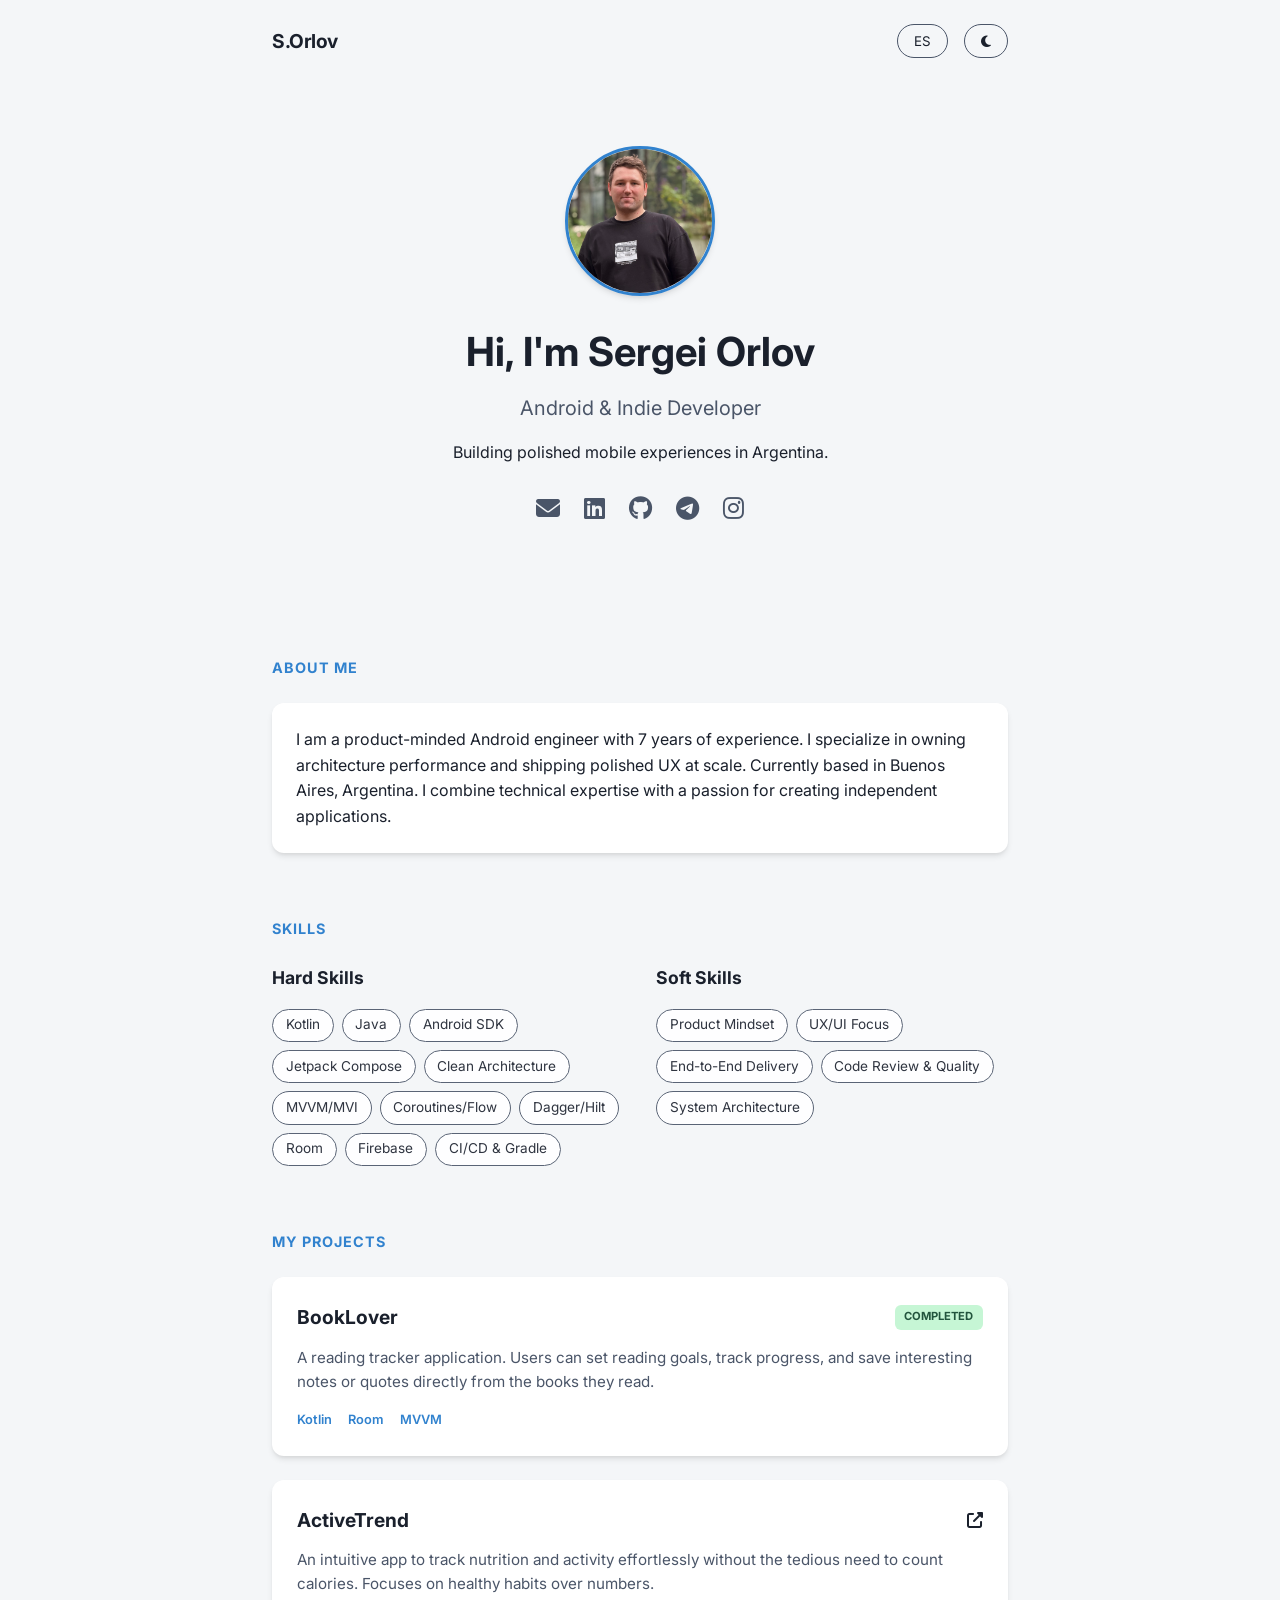
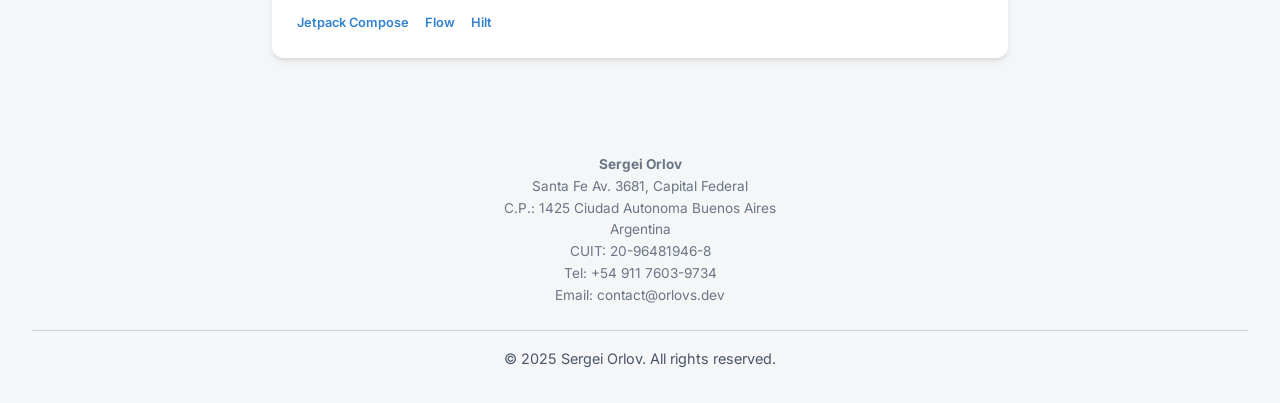
==== index.html @ 40fa0cd6 "Add sleek black favicon" ====
<!DOCTYPE html>
<html lang="en">
<head>
    <meta charset="UTF-8">
    <meta name="viewport" content="width=device-width, initial-scale=1.0">
    <title>Sergei Orlov - Android Developer</title>
    <link rel="icon" type="image/svg+xml" href="images/favicon.svg">
    <link rel="apple-touch-icon" href="images/favicon.svg">
    <link rel="stylesheet" href="style.css">
    <link rel="stylesheet" href="https://cdnjs.cloudflare.com/ajax/libs/font-awesome/6.4.0/css/all.min.css">
    <link href="https://fonts.googleapis.com/css2?family=Inter:wght@300;400;600;700&display=swap" rel="stylesheet">
</head>
<body>

    <nav class="navbar">
        <div class="logo">S.Orlov</div>
        <div class="controls">
            <button id="lang-toggle" class="btn-icon">ES</button>
            <button id="theme-toggle" class="btn-icon"><i class="fas fa-moon"></i></button>
        </div>
    </nav>

    <main>
        <section id="home" class="hero fade-in">
            <div class="hero-content">
                <div class="photo-container">
                    <img src="images/photo.jpg" alt="Sergei Orlov" class="profile-photo">
                </div>
                <h1 data-i18n="hero_title">Hi, I'm Sergei Orlov</h1>
                <h2 data-i18n="hero_subtitle">Android & Indie Developer</h2>
                <p data-i18n="hero_desc">Building polished mobile experiences in Argentina.</p>
                <div class="social-links">
                    <a href="mailto:orlovsergeywork@gmail.com"><i class="fas fa-envelope"></i></a>
                    <a href="https://www.linkedin.com/" target="_blank"><i class="fab fa-linkedin"></i></a>
                    <a href="https://github.com/sorlov-dev" target="_blank"><i class="fab fa-github"></i></a>
                    <a href="https://t.me/" target="_blank"><i class="fab fa-telegram"></i></a>
                    <a href="https://instagram.com/" target="_blank"><i class="fab fa-instagram"></i></a>
                </div>
            </div>
        </section>

        <section id="about" class="section fade-in">
            <h3 class="section-title" data-i18n="nav_about">About Me</h3>
            <div class="card">
                <p data-i18n="about_text">
                    I am a product-minded Android engineer with 7 years of experience. I specialize in owning architecture performance and shipping polished UX at scale. Currently based in Buenos Aires, Argentina. I combine technical expertise with a passion for creating independent applications.
                </p>
            </div>
        </section>

        <section id="skills" class="section fade-in">
            <h3 class="section-title" data-i18n="nav_skills">Skills</h3>
            
            <div class="skills-container">
                <div class="skill-group">
                    <h4 data-i18n="hard_skills">Hard Skills</h4>
                    <div class="tags">
                        <span>Kotlin</span>
                        <span>Java</span>
                        <span>Android SDK</span>
                        <span>Jetpack Compose</span>
                        <span>Clean Architecture</span>
                        <span>MVVM/MVI</span>
                        <span>Coroutines/Flow</span>
                        <span>Dagger/Hilt</span>
                        <span>Room</span>
                        <span>Firebase</span>
                        <span>CI/CD & Gradle</span>
                    </div>
                </div>

                <div class="skill-group">
                    <h4 data-i18n="soft_skills">Soft Skills</h4>
                    <div class="tags">
                        <span data-i18n="soft_product">Product Mindset</span>
                        <span data-i18n="soft_ux">UX/UI Focus</span>
                        <span data-i18n="soft_e2e">End-to-End Delivery</span>
                        <span data-i18n="soft_mentoring">Code Review & Quality</span>
                        <span data-i18n="soft_arch">System Architecture</span>
                    </div>
                </div>
            </div>
        </section>

        <section id="projects" class="section fade-in">
            <h3 class="section-title" data-i18n="nav_projects">My Projects</h3>
            
            <div class="projects-grid">
                <div class="project-card">
                    <div class="project-header">
                        <h4 class="project-title">BookLover</h4>
                        <span class="status-badge" data-i18n="status_completed">Completed</span>
                    </div>
                    <p class="project-desc" data-i18n="booklover_desc">
                        A reading tracker application. Users can set reading goals, track progress, and save interesting notes or quotes directly from the books they read.
                    </p>
                    <div class="project-tech">
                        <span>Kotlin</span>
                        <span>Room</span>
                        <span>MVVM</span>
                    </div>
                </div>

                <a href="https://github.com/sorlov-dev" target="_blank" class="project-card link-card">
                    <div class="project-header">
                        <h4 class="project-title">ActiveTrend</h4>
                        <i class="fas fa-external-link-alt icon-link"></i>
                    </div>
                    <p class="project-desc" data-i18n="activetrend_desc">
                        An intuitive app to track nutrition and activity effortlessly without the tedious need to count calories. Focuses on healthy habits over numbers.
                    </p>
                    <div class="project-tech">
                        <span>Jetpack Compose</span>
                        <span>Flow</span>
                        <span>Hilt</span>
                    </div>
                </a>
            </div>
        </section>
    </main>

    <footer>
    <div class="legal-info" style="font-size: 0.85rem; opacity: 0.8; margin-bottom: 1.5rem; line-height: 1.6;">
        <p style="font-weight: bold;">Sergei Orlov</p>
        <p>Santa Fe Av. 3681, Capital Federal</p>
        <p>C.P.: 1425 Ciudad Autonoma Buenos Aires</p>
        <p>Argentina</p>
        
        <p>CUIT: 20-96481946-8</p> 
        
        <p>Tel: +54 911 7603-9734</p>
        <p>Email: contact@orlovs.dev</p>
    </div>
    <p style="margin-top: 1rem; border-top: 1px solid rgba(128,128,128,0.3); padding-top: 1rem;">
        © 2025 Sergei Orlov. <span data-i18n="footer_rights">All rights reserved.</span>
    </p>
</footer>

    <script src="script.js"></script>
</body>
</html>
---- style.css ----
/* === Переменные (Темы) === */
:root {
    /* Светлая тема */
    --bg-color: #f4f6f8;
    --card-bg: #ffffff;
    --text-primary: #1a202c;
    --text-secondary: #4a5568;
    --accent-color: #3182ce; /* Приятный синий */
    --accent-hover: #2b6cb0;
    --badge-bg: #c6f6d5;
    --badge-text: #22543d;
    --shadow: 0 4px 6px -1px rgba(0, 0, 0, 0.1), 0 2px 4px -1px rgba(0, 0, 0, 0.06);
    --transition-speed: 0.3s;
}

[data-theme="dark"] {
    /* Темная тема */
    --bg-color: #171923;
    --card-bg: #2d3748;
    --text-primary: #f7fafc;
    --text-secondary: #a0aec0;
    --accent-color: #63b3ed;
    --accent-hover: #4299e1;
    --badge-bg: #276749;
    --badge-text: #f0fff4;
    --shadow: 0 4px 6px -1px rgba(0, 0, 0, 0.4);
}

/* === Базовые стили === */
* {
    margin: 0;
    padding: 0;
    box-sizing: border-box;
}

body {
    font-family: 'Inter', sans-serif;
    background-color: var(--bg-color);
    color: var(--text-primary);
    transition: background-color var(--transition-speed), color var(--transition-speed);
    line-height: 1.6;
    overflow-x: hidden;
}

/* === Навигация === */
.navbar {
    display: flex;
    justify-content: space-between;
    align-items: center;
    padding: 1.5rem 2rem;
    max-width: 800px;
    margin: 0 auto;
}

.logo {
    font-weight: 700;
    font-size: 1.2rem;
    letter-spacing: -0.5px;
}

.controls {
    display: flex;
    gap: 1rem;
}

.btn-icon {
    background: none;
    border: 1px solid var(--text-secondary);
    color: var(--text-primary);
    padding: 0.5rem 1rem;
    border-radius: 20px;
    cursor: pointer;
    font-family: inherit;
    transition: all 0.2s ease;
}

.btn-icon:hover {
    background-color: var(--text-primary);
    color: var(--bg-color);
    border-color: var(--text-primary);
}

/* === Контент (Grid/Flex) === */
main {
    max-width: 800px;
    margin: 0 auto;
    padding: 0 2rem 4rem;
}

.section {
    margin-top: 4rem;
    opacity: 0; /* Для анимации появления */
    transform: translateY(20px);
    transition: opacity 0.6s ease-out, transform 0.6s ease-out;
}

.section.visible {
    opacity: 1;
    transform: translateY(0);
}

.section-title {
    font-size: 1.5rem;
    margin-bottom: 1.5rem;
    color: var(--accent-color);
    text-transform: uppercase;
    letter-spacing: 1px;
    font-size: 0.9rem;
    font-weight: 700;
}

/* === Hero Block === */
.hero {
    text-align: center;
    padding: 4rem 0;
    animation: fadeIn 0.8s ease-out forwards;
}

.photo-container {
    width: 150px;
    height: 150px;
    margin: 0 auto 1.5rem;
    border-radius: 50%;
    overflow: hidden;
    border: 3px solid var(--accent-color);
    box-shadow: var(--shadow);
}

.profile-photo {
    width: 100%;
    height: 100%;
    object-fit: cover;
}

.hero h1 {
    font-size: 2.5rem;
    margin-bottom: 0.5rem;
}

.hero h2 {
    font-size: 1.25rem;
    color: var(--text-secondary);
    font-weight: 400;
    margin-bottom: 1rem;
}

.social-links {
    margin-top: 1.5rem;
    display: flex;
    justify-content: center;
    gap: 1.5rem;
}

.social-links a {
    color: var(--text-secondary);
    font-size: 1.5rem;
    transition: color 0.2s;
}

.social-links a:hover {
    color: var(--accent-color);
}

/* === Карточки === */
.card {
    background-color: var(--card-bg);
    padding: 1.5rem;
    border-radius: 12px;
    box-shadow: var(--shadow);
    transition: background-color var(--transition-speed);
}

/* === Скиллы === */
.skills-container {
    display: grid;
    grid-template-columns: 1fr;
    gap: 2rem;
}

@media (min-width: 600px) {
    .skills-container {
        grid-template-columns: 1fr 1fr;
    }
}

.skill-group h4 {
    margin-bottom: 1rem;
    font-size: 1.1rem;
}

.tags {
    display: flex;
    flex-wrap: wrap;
    gap: 0.5rem;
}

.tags span {
    background-color: var(--card-bg);
    border: 1px solid var(--text-secondary);
    color: var(--text-primary);
    padding: 0.3rem 0.8rem;
    border-radius: 20px;
    font-size: 0.85rem;
    opacity: 0.9;
    transition: transform 0.2s;
}

.tags span:hover {
    transform: translateY(-2px);
    border-color: var(--accent-color);
    color: var(--accent-color);
}

/* === Проекты === */
.projects-grid {
    display: grid;
    gap: 1.5rem;
}

.project-card {
    background-color: var(--card-bg);
    padding: 1.5rem;
    border-radius: 12px;
    box-shadow: var(--shadow);
    text-decoration: none;
    color: inherit;
    display: block;
    border: 1px solid transparent;
    transition: transform 0.2s, border-color 0.2s;
}

.link-card:hover {
    transform: translateY(-5px);
    border-color: var(--accent-color);
    cursor: pointer;
}

.project-header {
    display: flex;
    justify-content: space-between;
    align-items: center;
    margin-bottom: 0.8rem;
}

.project-title {
    font-size: 1.2rem;
    font-weight: 700;
}

.status-badge {
    background-color: var(--badge-bg);
    color: var(--badge-text);
    font-size: 0.7rem;
    padding: 0.2rem 0.6rem;
    border-radius: 6px;
    text-transform: uppercase;
    font-weight: 700;
}

.project-desc {
    font-size: 0.95rem;
    color: var(--text-secondary);
    margin-bottom: 1rem;
}

.project-tech {
    display: flex;
    gap: 1rem;
    font-size: 0.8rem;
    color: var(--accent-color);
    font-weight: 600;
}

/* === Footer === */
footer {
    text-align: center;
    padding: 2rem;
    color: var(--text-secondary);
    font-size: 0.9rem;
}

/* === Анимации === */
@keyframes fadeIn {
    from { opacity: 0; transform: translateY(20px); }
    to { opacity: 1; transform: translateY(0); }
}
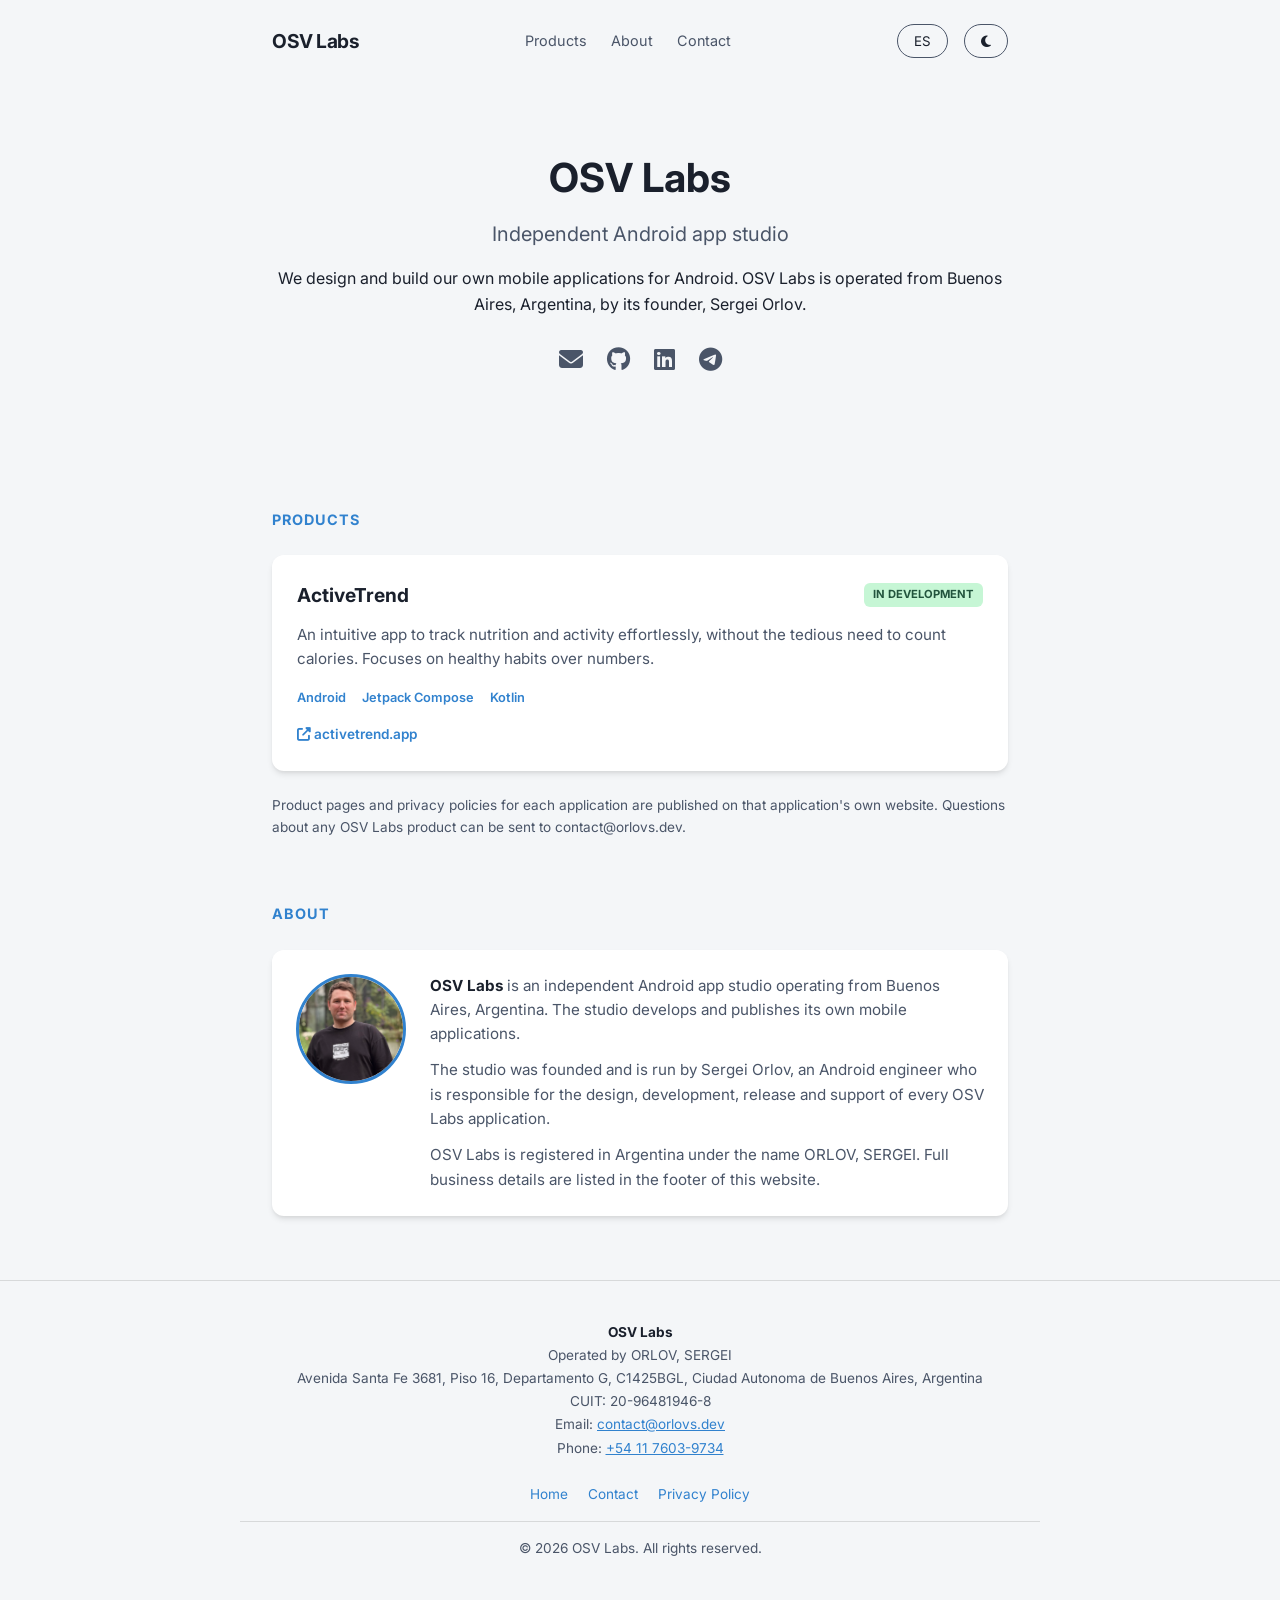
==== commit 73b3a89d: "Rebuild site as OSV Labs studio website Reframe orlovs.dev from a personal developer portfolio into " ====
--- a/index.html
+++ b/index.html
@@ -3,17 +3,29 @@
 <head>
     <meta charset="UTF-8">
     <meta name="viewport" content="width=device-width, initial-scale=1.0">
-    <title>Sergei Orlov - Android Developer</title>
-    <link rel="icon" type="image/svg+xml" href="images/favicon.svg">
-    <link rel="apple-touch-icon" href="images/favicon.svg">
-    <link rel="stylesheet" href="style.css">
+    <title>OSV Labs — Independent Android App Studio</title>
+    <meta name="description" content="OSV Labs is an independent Android app studio based in Buenos Aires, Argentina, building mobile products such as ActiveTrend.">
+    <meta name="robots" content="index, follow">
+    <link rel="canonical" href="https://orlovs.dev/">
+    <meta property="og:title" content="OSV Labs — Independent Android App Studio">
+    <meta property="og:description" content="OSV Labs is an independent Android app studio based in Buenos Aires, Argentina.">
+    <meta property="og:type" content="website">
+    <meta property="og:url" content="https://orlovs.dev/">
+    <link rel="icon" type="image/svg+xml" href="/images/favicon.svg">
+    <link rel="apple-touch-icon" href="/images/favicon.svg">
+    <link rel="stylesheet" href="/style.css">
     <link rel="stylesheet" href="https://cdnjs.cloudflare.com/ajax/libs/font-awesome/6.4.0/css/all.min.css">
     <link href="https://fonts.googleapis.com/css2?family=Inter:wght@300;400;600;700&display=swap" rel="stylesheet">
 </head>
 <body>
 
     <nav class="navbar">
-        <div class="logo">S.Orlov</div>
+        <a href="/" class="logo">OSV Labs</a>
+        <div class="nav-links">
+            <a href="/#products" data-i18n="nav_products">Products</a>
+            <a href="/#about" data-i18n="nav_about">About</a>
+            <a href="/contact/" data-i18n="nav_contact">Contact</a>
+        </div>
         <div class="controls">
             <button id="lang-toggle" class="btn-icon">ES</button>
             <button id="theme-toggle" class="btn-icon"><i class="fas fa-moon"></i></button>
@@ -23,119 +35,77 @@
     <main>
         <section id="home" class="hero fade-in">
             <div class="hero-content">
-                <div class="photo-container">
-                    <img src="images/photo.jpg" alt="Sergei Orlov" class="profile-photo">
-                </div>
-                <h1 data-i18n="hero_title">Hi, I'm Sergei Orlov</h1>
-                <h2 data-i18n="hero_subtitle">Android & Indie Developer</h2>
-                <p data-i18n="hero_desc">Building polished mobile experiences in Argentina.</p>
+                <h1>OSV Labs</h1>
+                <h2 data-i18n="hero_subtitle">Independent Android app studio</h2>
+                <p data-i18n="hero_desc">We design and build our own mobile applications for Android. OSV Labs is operated from Buenos Aires, Argentina, by its founder, Sergei Orlov.</p>
                 <div class="social-links">
-                    <a href="mailto:orlovsergeywork@gmail.com"><i class="fas fa-envelope"></i></a>
-                    <a href="https://www.linkedin.com/" target="_blank"><i class="fab fa-linkedin"></i></a>
-                    <a href="https://github.com/sorlov-dev" target="_blank"><i class="fab fa-github"></i></a>
-                    <a href="https://t.me/" target="_blank"><i class="fab fa-telegram"></i></a>
-                    <a href="https://instagram.com/" target="_blank"><i class="fab fa-instagram"></i></a>
+                    <a href="mailto:contact@orlovs.dev" aria-label="Email"><i class="fas fa-envelope"></i></a>
+                    <a href="https://github.com/sorlov-dev" target="_blank" rel="noopener" aria-label="GitHub"><i class="fab fa-github"></i></a>
+                    <a href="https://www.linkedin.com/in/serorlov/" target="_blank" rel="noopener" aria-label="LinkedIn"><i class="fab fa-linkedin"></i></a>
+                    <a href="https://t.me/orlovsdev" target="_blank" rel="noopener" aria-label="Telegram"><i class="fab fa-telegram"></i></a>
                 </div>
             </div>
         </section>
 
-        <section id="about" class="section fade-in">
-            <h3 class="section-title" data-i18n="nav_about">About Me</h3>
-            <div class="card">
-                <p data-i18n="about_text">
-                    I am a product-minded Android engineer with 7 years of experience. I specialize in owning architecture performance and shipping polished UX at scale. Currently based in Buenos Aires, Argentina. I combine technical expertise with a passion for creating independent applications.
-                </p>
+        <section id="products" class="section fade-in">
+            <h3 class="section-title" data-i18n="nav_products">Products</h3>
+
+            <div class="projects-grid">
+                <a href="https://activetrend.app/" target="_blank" rel="noopener" class="project-card link-card">
+                    <div class="project-header">
+                        <h4 class="project-title">ActiveTrend</h4>
+                        <span class="status-badge" data-i18n="status_dev">In development</span>
+                    </div>
+                    <p class="project-desc" data-i18n="activetrend_desc">
+                        An intuitive app to track nutrition and activity effortlessly, without the tedious need to count calories. Focuses on healthy habits over numbers.
+                    </p>
+                    <div class="project-tech">
+                        <span>Android</span>
+                        <span>Jetpack Compose</span>
+                        <span>Kotlin</span>
+                    </div>
+                    <p class="project-link"><i class="fas fa-external-link-alt"></i> activetrend.app</p>
+                </a>
             </div>
+            <p class="products-note" data-i18n="products_note">
+                Product pages and privacy policies for each application are published on that application's own website. Questions about any OSV Labs product can be sent to contact@orlovs.dev.
+            </p>
         </section>
 
-        <section id="skills" class="section fade-in">
-            <h3 class="section-title" data-i18n="nav_skills">Skills</h3>
-            
-            <div class="skills-container">
-                <div class="skill-group">
-                    <h4 data-i18n="hard_skills">Hard Skills</h4>
-                    <div class="tags">
-                        <span>Kotlin</span>
-                        <span>Java</span>
-                        <span>Android SDK</span>
-                        <span>Jetpack Compose</span>
-                        <span>Clean Architecture</span>
-                        <span>MVVM/MVI</span>
-                        <span>Coroutines/Flow</span>
-                        <span>Dagger/Hilt</span>
-                        <span>Room</span>
-                        <span>Firebase</span>
-                        <span>CI/CD & Gradle</span>
-                    </div>
+        <section id="about" class="section fade-in">
+            <h3 class="section-title" data-i18n="nav_about">About</h3>
+            <div class="card about-card">
+                <div class="about-photo">
+                    <img src="/images/photo.jpg" alt="Sergei Orlov, founder of OSV Labs" class="profile-photo">
                 </div>
-
-                <div class="skill-group">
-                    <h4 data-i18n="soft_skills">Soft Skills</h4>
-                    <div class="tags">
-                        <span data-i18n="soft_product">Product Mindset</span>
-                        <span data-i18n="soft_ux">UX/UI Focus</span>
-                        <span data-i18n="soft_e2e">End-to-End Delivery</span>
-                        <span data-i18n="soft_mentoring">Code Review & Quality</span>
-                        <span data-i18n="soft_arch">System Architecture</span>
-                    </div>
+                <div class="about-text">
+                    <p class="about-lead"><strong>OSV Labs</strong> <span data-i18n="about_1">is an independent Android app studio operating from Buenos Aires, Argentina. The studio develops and publishes its own mobile applications.</span></p>
+                    <p data-i18n="about_2">The studio was founded and is run by Sergei Orlov, an Android engineer who is responsible for the design, development, release and support of every OSV Labs application.</p>
+                    <p data-i18n="about_3">OSV Labs is registered in Argentina under the name ORLOV, SERGEI. Full business details are listed in the footer of this website.</p>
                 </div>
-            </div>
-        </section>
-
-        <section id="projects" class="section fade-in">
-            <h3 class="section-title" data-i18n="nav_projects">My Projects</h3>
-            
-            <div class="projects-grid">
-                <div class="project-card">
-                    <div class="project-header">
-                        <h4 class="project-title">BookLover</h4>
-                        <span class="status-badge" data-i18n="status_completed">Completed</span>
-                    </div>
-                    <p class="project-desc" data-i18n="booklover_desc">
-                        A reading tracker application. Users can set reading goals, track progress, and save interesting notes or quotes directly from the books they read.
-                    </p>
-                    <div class="project-tech">
-                        <span>Kotlin</span>
-                        <span>Room</span>
-                        <span>MVVM</span>
-                    </div>
-                </div>
-
-                <a href="https://github.com/sorlov-dev" target="_blank" class="project-card link-card">
-                    <div class="project-header">
-                        <h4 class="project-title">ActiveTrend</h4>
-                        <i class="fas fa-external-link-alt icon-link"></i>
-                    </div>
-                    <p class="project-desc" data-i18n="activetrend_desc">
-                        An intuitive app to track nutrition and activity effortlessly without the tedious need to count calories. Focuses on healthy habits over numbers.
-                    </p>
-                    <div class="project-tech">
-                        <span>Jetpack Compose</span>
-                        <span>Flow</span>
-                        <span>Hilt</span>
-                    </div>
-                </a>
             </div>
         </section>
     </main>
 
     <footer>
-    <div class="legal-info" style="font-size: 0.85rem; opacity: 0.8; margin-bottom: 1.5rem; line-height: 1.6;">
-        <p style="font-weight: bold;">Sergei Orlov</p>
-        <p>Santa Fe Av. 3681, Capital Federal</p>
-        <p>C.P.: 1425 Ciudad Autonoma Buenos Aires</p>
-        <p>Argentina</p>
-        
-        <p>CUIT: 20-96481946-8</p> 
-        
-        <p>Tel: +54 911 7603-9734</p>
-        <p>Email: contact@orlovs.dev</p>
-    </div>
-    <p style="margin-top: 1rem; border-top: 1px solid rgba(128,128,128,0.3); padding-top: 1rem;">
-        © 2025 Sergei Orlov. <span data-i18n="footer_rights">All rights reserved.</span>
-    </p>
-</footer>
+        <div class="footer-inner">
+            <div class="legal-info">
+                <p class="legal-name">OSV Labs</p>
+                <p><span data-i18n="legal_operated">Operated by</span> ORLOV, SERGEI</p>
+                <p>Avenida Santa Fe 3681, Piso 16, Departamento G, C1425BGL, Ciudad Autonoma de Buenos Aires, Argentina</p>
+                <p>CUIT: 20-96481946-8</p>
+                <p><span data-i18n="legal_email">Email</span>: <a href="mailto:contact@orlovs.dev">contact@orlovs.dev</a></p>
+                <p><span data-i18n="legal_phone">Phone</span>: <a href="tel:+541176039734">+54 11 7603-9734</a></p>
+            </div>
+            <div class="footer-links">
+                <a href="/" data-i18n="nav_home">Home</a>
+                <a href="/contact/" data-i18n="nav_contact">Contact</a>
+                <a href="/privacy/" data-i18n="nav_privacy">Privacy Policy</a>
+            </div>
+            <p class="copyright">© 2026 OSV Labs. <span data-i18n="footer_rights">All rights reserved.</span></p>
+        </div>
+    </footer>
 
-    <script src="script.js"></script>
+    <script src="/script.js"></script>
 </body>
-</html>+</html>
--- a/style.css
+++ b/style.css
@@ -47,6 +47,8 @@
     display: flex;
     justify-content: space-between;
     align-items: center;
+    gap: 1rem;
+    flex-wrap: wrap;
     padding: 1.5rem 2rem;
     max-width: 800px;
     margin: 0 auto;
@@ -56,6 +58,25 @@
     font-weight: 700;
     font-size: 1.2rem;
     letter-spacing: -0.5px;
+    color: var(--text-primary);
+    text-decoration: none;
+}
+
+.nav-links {
+    display: flex;
+    gap: 1.5rem;
+    font-size: 0.9rem;
+}
+
+.nav-links a {
+    color: var(--text-secondary);
+    text-decoration: none;
+    transition: color 0.2s;
+}
+
+.nav-links a:hover,
+.nav-links a.active {
+    color: var(--accent-color);
 }
 
 .controls {
@@ -168,47 +189,6 @@
     border-radius: 12px;
     box-shadow: var(--shadow);
     transition: background-color var(--transition-speed);
-}
-
-/* === Скиллы === */
-.skills-container {
-    display: grid;
-    grid-template-columns: 1fr;
-    gap: 2rem;
-}
-
-@media (min-width: 600px) {
-    .skills-container {
-        grid-template-columns: 1fr 1fr;
-    }
-}
-
-.skill-group h4 {
-    margin-bottom: 1rem;
-    font-size: 1.1rem;
-}
-
-.tags {
-    display: flex;
-    flex-wrap: wrap;
-    gap: 0.5rem;
-}
-
-.tags span {
-    background-color: var(--card-bg);
-    border: 1px solid var(--text-secondary);
-    color: var(--text-primary);
-    padding: 0.3rem 0.8rem;
-    border-radius: 20px;
-    font-size: 0.85rem;
-    opacity: 0.9;
-    transition: transform 0.2s;
-}
-
-.tags span:hover {
-    transform: translateY(-2px);
-    border-color: var(--accent-color);
-    color: var(--accent-color);
 }
 
 /* === Проекты === */
@@ -271,12 +251,206 @@
     font-weight: 600;
 }
 
+
+/* === Внутренние страницы === */
+.page-header {
+    padding: 3rem 0 1rem;
+}
+
+.page-header h1 {
+    font-size: 2rem;
+    margin-bottom: 0.75rem;
+}
+
+.page-lead {
+    color: var(--text-secondary);
+    max-width: 60ch;
+}
+
+.page-meta {
+    margin-top: 0.75rem;
+    font-size: 0.85rem;
+    color: var(--text-secondary);
+}
+
+.prose h2 {
+    font-size: 1.05rem;
+    margin: 1.75rem 0 0.5rem;
+}
+
+.prose h2:first-child {
+    margin-top: 0;
+}
+
+.prose p {
+    color: var(--text-secondary);
+    margin-bottom: 0.75rem;
+    font-size: 0.95rem;
+}
+
+.prose code {
+    background-color: var(--bg-color);
+    padding: 0.1rem 0.35rem;
+    border-radius: 4px;
+    font-size: 0.85em;
+}
+
+.prose a,
+.legal-info a,
+.footer-links a,
+.contact-email a {
+    color: var(--accent-color);
+}
+
+[hidden] {
+    display: none !important;
+}
+
+/* === О студии === */
+.about-card {
+    display: flex;
+    gap: 1.5rem;
+    align-items: flex-start;
+    flex-wrap: wrap;
+}
+
+.about-photo {
+    width: 110px;
+    height: 110px;
+    flex-shrink: 0;
+    border-radius: 50%;
+    overflow: hidden;
+    border: 3px solid var(--accent-color);
+}
+
+.about-text {
+    flex: 1;
+    min-width: 240px;
+}
+
+.about-text p {
+    color: var(--text-secondary);
+    margin-bottom: 0.75rem;
+    font-size: 0.95rem;
+}
+
+.about-text p:last-child {
+    margin-bottom: 0;
+}
+
+.about-lead strong {
+    color: var(--text-primary);
+}
+
+/* === Продукты === */
+.project-link {
+    margin-top: 1rem;
+    font-size: 0.85rem;
+    color: var(--accent-color);
+    font-weight: 600;
+}
+
+.products-note {
+    margin-top: 1.5rem;
+    font-size: 0.85rem;
+    color: var(--text-secondary);
+}
+
+/* === Контакты === */
+.contact-card {
+    text-align: center;
+}
+
+.contact-label {
+    font-size: 0.8rem;
+    text-transform: uppercase;
+    letter-spacing: 1px;
+    color: var(--text-secondary);
+    font-weight: 700;
+}
+
+.contact-email {
+    font-size: 1.5rem;
+    font-weight: 700;
+    margin: 0.5rem 0;
+    word-break: break-word;
+}
+
+.contact-note {
+    font-size: 0.9rem;
+    color: var(--text-secondary);
+}
+
+.reason-grid {
+    display: grid;
+    gap: 1rem;
+}
+
+@media (min-width: 700px) {
+    .reason-grid {
+        grid-template-columns: repeat(3, 1fr);
+    }
+}
+
+.reason-card h4 {
+    font-size: 1rem;
+    margin-bottom: 0.5rem;
+}
+
+.reason-card p {
+    font-size: 0.9rem;
+    color: var(--text-secondary);
+}
+
 /* === Footer === */
 footer {
+    border-top: 1px solid rgba(128, 128, 128, 0.25);
+    padding: 2.5rem 2rem;
+    color: var(--text-secondary);
+    font-size: 0.9rem;
+}
+
+.footer-inner {
+    max-width: 800px;
+    margin: 0 auto;
     text-align: center;
-    padding: 2rem;
-    color: var(--text-secondary);
-    font-size: 0.9rem;
+}
+
+.legal-info {
+    font-size: 0.85rem;
+    line-height: 1.7;
+}
+
+.legal-info-block {
+    text-align: left;
+}
+
+.legal-name {
+    font-weight: 700;
+    color: var(--text-primary);
+}
+
+.footer-links {
+    display: flex;
+    justify-content: center;
+    flex-wrap: wrap;
+    gap: 1.25rem;
+    margin: 1.5rem 0 1rem;
+    font-size: 0.85rem;
+}
+
+.footer-links a {
+    text-decoration: none;
+}
+
+.footer-links a:hover {
+    text-decoration: underline;
+}
+
+.copyright {
+    padding-top: 1rem;
+    border-top: 1px solid rgba(128, 128, 128, 0.25);
+    font-size: 0.85rem;
 }
 
 /* === Анимации === */
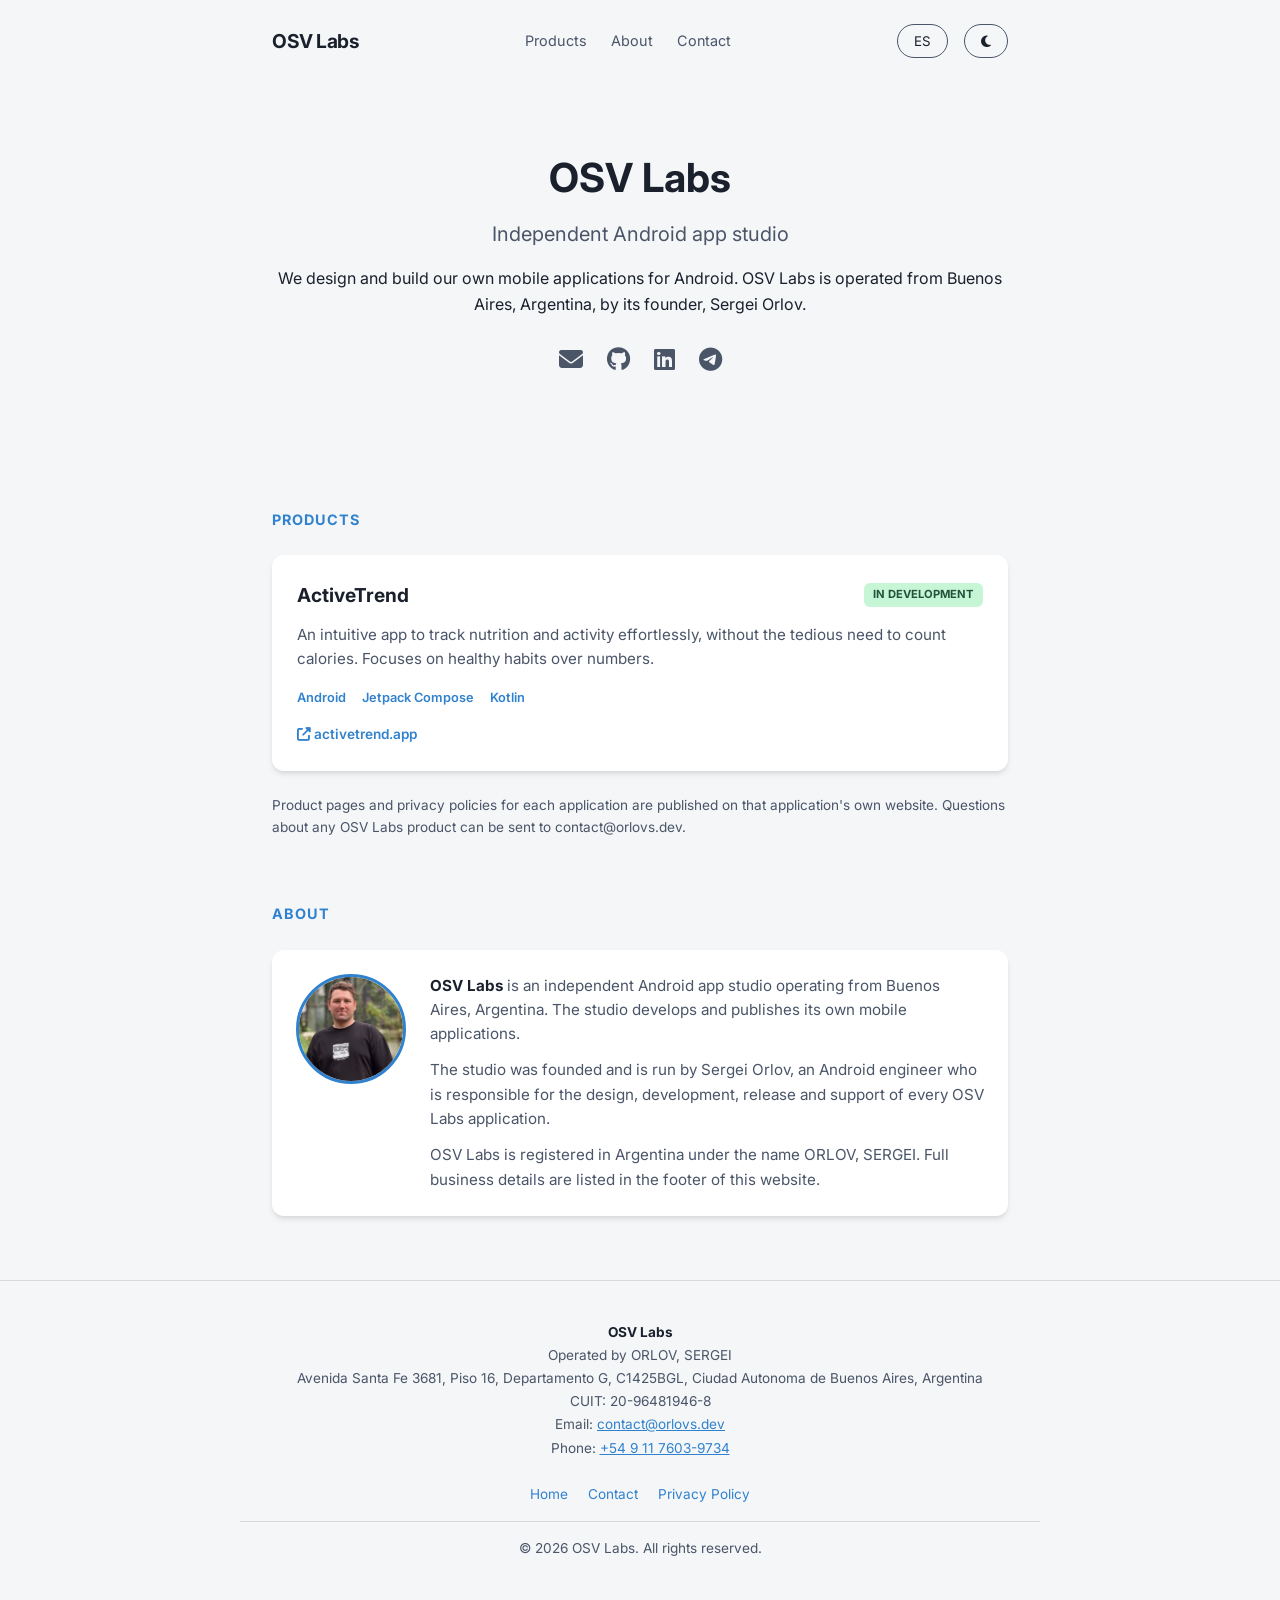
==== commit 767ecad9: "Restore the mobile prefix in the phone number Argentine mobile numbers need the 9 after the country " ====
--- a/index.html
+++ b/index.html
@@ -6,6 +6,7 @@
     <title>OSV Labs — Independent Android App Studio</title>
     <meta name="description" content="OSV Labs is an independent Android app studio based in Buenos Aires, Argentina, building mobile products such as ActiveTrend.">
     <meta name="robots" content="index, follow">
+    <meta name="google-site-verification" content="PySzKxscbGLGch8SCZNho8mmR_kRXXBSbhb41Gzq31w" />
     <link rel="canonical" href="https://orlovs.dev/">
     <meta property="og:title" content="OSV Labs — Independent Android App Studio">
     <meta property="og:description" content="OSV Labs is an independent Android app studio based in Buenos Aires, Argentina.">
@@ -13,11 +14,12 @@
     <meta property="og:url" content="https://orlovs.dev/">
     <link rel="icon" type="image/svg+xml" href="/images/favicon.svg">
     <link rel="apple-touch-icon" href="/images/favicon.svg">
-    <link rel="stylesheet" href="/style.css">
+    <link rel="stylesheet" href="/style.css?v=20260913">
     <link rel="stylesheet" href="https://cdnjs.cloudflare.com/ajax/libs/font-awesome/6.4.0/css/all.min.css">
     <link href="https://fonts.googleapis.com/css2?family=Inter:wght@300;400;600;700&display=swap" rel="stylesheet">
 </head>
 <body>
+<!--email_off-->
 
     <nav class="navbar">
         <a href="/" class="logo">OSV Labs</a>
@@ -95,7 +97,7 @@
                 <p>Avenida Santa Fe 3681, Piso 16, Departamento G, C1425BGL, Ciudad Autonoma de Buenos Aires, Argentina</p>
                 <p>CUIT: 20-96481946-8</p>
                 <p><span data-i18n="legal_email">Email</span>: <a href="mailto:contact@orlovs.dev">contact@orlovs.dev</a></p>
-                <p><span data-i18n="legal_phone">Phone</span>: <a href="tel:+541176039734">+54 11 7603-9734</a></p>
+                <p><span data-i18n="legal_phone">Phone</span>: <a href="tel:+5491176039734">+54 9 11 7603-9734</a></p>
             </div>
             <div class="footer-links">
                 <a href="/" data-i18n="nav_home">Home</a>
@@ -106,6 +108,7 @@
         </div>
     </footer>
 
-    <script src="/script.js"></script>
+    <script src="/script.js?v=20260913"></script>
+<!--/email_off-->
 </body>
 </html>
